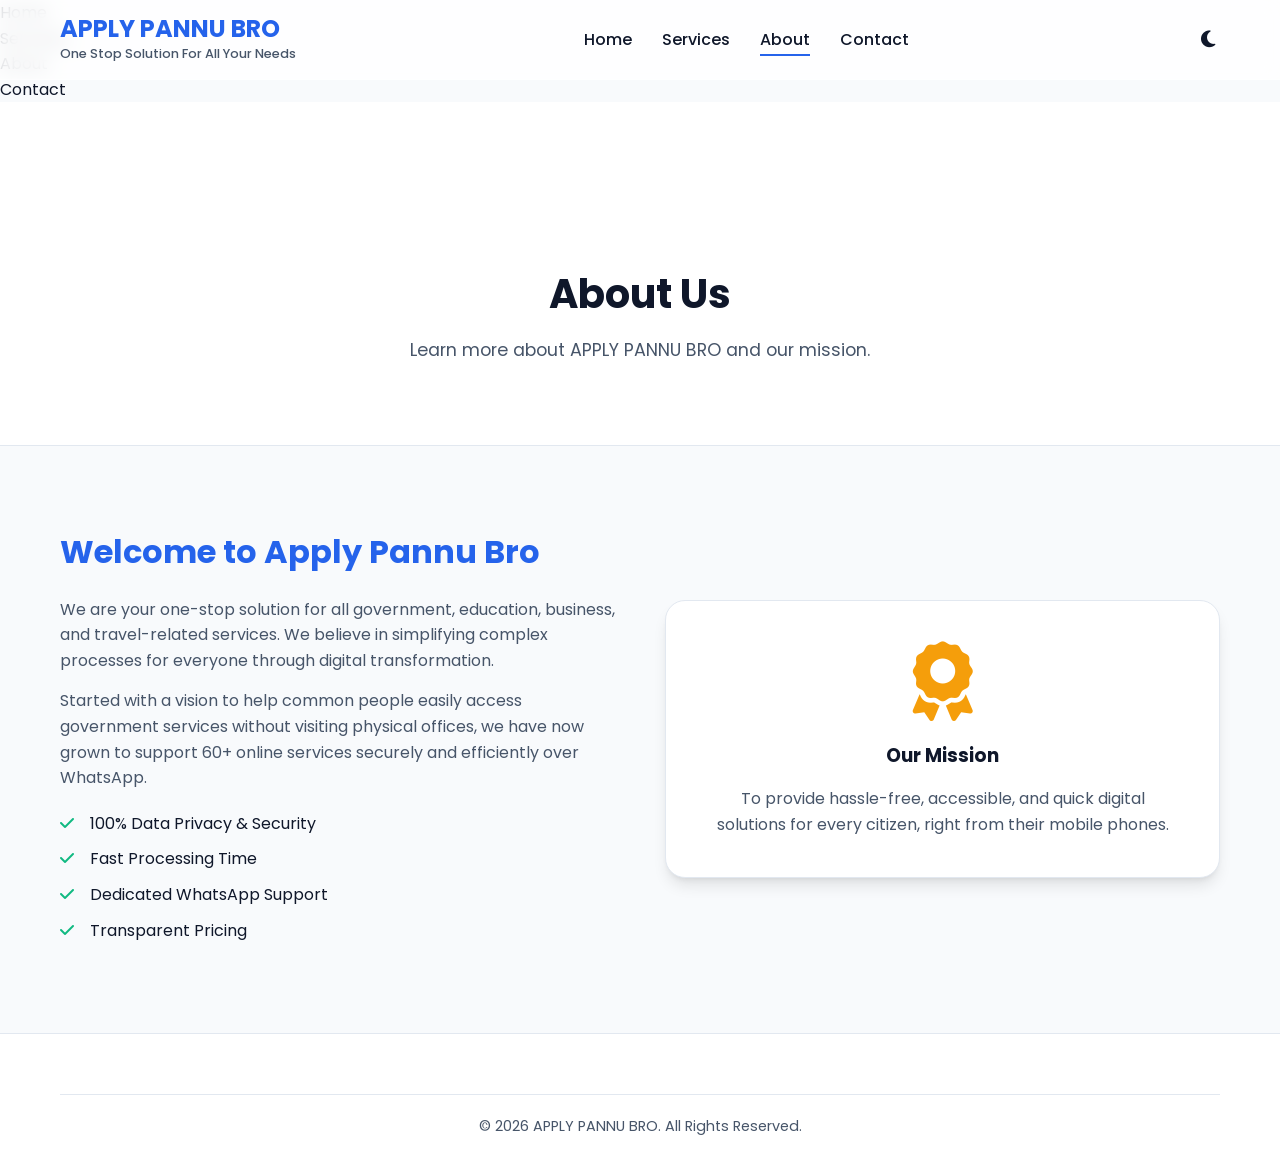
==== apply-pannu-bro/about.html @ 178881f9 "Initial commit: Professional responsive website for Apply Pannu Bro" ====
<!DOCTYPE html>
<html lang="en">
<head>
  <meta charset="UTF-8">
  <meta name="viewport" content="width=device-width, initial-scale=1.0">
  <title>About Us | APPLY PANNU BRO</title>
  
  <link rel="stylesheet" href="https://cdnjs.cloudflare.com/ajax/libs/font-awesome/6.4.0/css/all.min.css">
  <link rel="stylesheet" href="css/style.css">
  <link rel="stylesheet" href="css/responsive.css">
  <link rel="stylesheet" href="css/animation.css">
</head>
<body>

  <header>
    <div class="header-container">
      <a href="index.html" class="logo">
        <h1>APPLY PANNU BRO</h1>
        <span>One Stop Solution For All Your Needs</span>
      </a>
      <nav class="desktop-nav">
        <ul>
          <li><a href="index.html">Home</a></li>
          <li><a href="services.html">Services</a></li>
          <li><a href="about.html" class="active">About</a></li>
          <li><a href="contact.html">Contact</a></li>
        </ul>
      </nav>
      <div class="nav-actions">
        <button id="theme-toggle" class="theme-toggle"><i class="fa-solid fa-moon"></i></button>
        <button id="mobile-menu-btn" class="mobile-menu-btn"><i class="fa-solid fa-bars"></i></button>
      </div>
    </div>
  </header>

  <div id="mobile-nav" class="mobile-nav">
    <ul>
      <li><a href="index.html">Home</a></li>
      <li><a href="services.html">Services</a></li>
      <li><a href="about.html">About</a></li>
      <li><a href="contact.html">Contact</a></li>
    </ul>
  </div>

  <div style="padding: 160px 0 80px; text-align: center; background: var(--surface-color); border-bottom: 1px solid var(--border-color);">
    <div class="container fade-in-up">
      <h1 class="section-title">About Us</h1>
      <p class="section-subtitle" style="margin-bottom: 0;">Learn more about APPLY PANNU BRO and our mission.</p>
    </div>
  </div>

  <section class="section-padding">
    <div class="container">
      <div style="display: grid; grid-template-columns: repeat(auto-fit, minmax(300px, 1fr)); gap: 50px; align-items: center;">
        <div class="fade-in-up delay-100">
          <h2 style="font-size: 2rem; margin-bottom: 20px; color: var(--primary-color);">Welcome to Apply Pannu Bro</h2>
          <p style="margin-bottom: 15px; color: var(--text-secondary);">We are your one-stop solution for all government, education, business, and travel-related services. We believe in simplifying complex processes for everyone through digital transformation.</p>
          <p style="margin-bottom: 20px; color: var(--text-secondary);">Started with a vision to help common people easily access government services without visiting physical offices, we have now grown to support 60+ online services securely and efficiently over WhatsApp.</p>
          <ul class="req-list">
            <li>100% Data Privacy & Security</li>
            <li>Fast Processing Time</li>
            <li>Dedicated WhatsApp Support</li>
            <li>Transparent Pricing</li>
          </ul>
        </div>
        <div class="fade-in-up delay-200" style="background: var(--surface-color); padding: 40px; border-radius: 20px; box-shadow: var(--shadow-lg); text-align: center; border: 1px solid var(--border-color);">
          <i class="fa-solid fa-award" style="font-size: 5rem; color: var(--accent-color); margin-bottom: 20px;"></i>
          <h3>Our Mission</h3>
          <p style="color: var(--text-secondary); margin-top: 15px;">To provide hassle-free, accessible, and quick digital solutions for every citizen, right from their mobile phones.</p>
        </div>
      </div>
    </div>
  </section>

  <footer>
    <div class="container">
      <div class="copyright">
        <p>&copy; <span id="current-year"></span> APPLY PANNU BRO. All Rights Reserved.</p>
      </div>
    </div>
  </footer>

  <script src="js/main.js"></script>
</body>
</html>
---- apply-pannu-bro/css/style.css ----
@import url('https://fonts.googleapis.com/css2?family=Poppins:wght@300;400;500;600;700&display=swap');

:root {
  /* Light Theme Variables */
  --bg-color: #f8fafc;
  --surface-color: #ffffff;
  --text-primary: #0f172a;
  --text-secondary: #475569;
  --primary-color: #2563eb;
  --primary-hover: #1d4ed8;
  --secondary-color: #10b981;
  --accent-color: #f59e0b;
  --border-color: #e2e8f0;
  --shadow-sm: 0 1px 2px 0 rgb(0 0 0 / 0.05);
  --shadow-md: 0 4px 6px -1px rgb(0 0 0 / 0.1), 0 2px 4px -2px rgb(0 0 0 / 0.1);
  --shadow-lg: 0 10px 15px -3px rgb(0 0 0 / 0.1), 0 4px 6px -4px rgb(0 0 0 / 0.1);
  --glass-bg: rgba(255, 255, 255, 0.8);
  --glass-border: rgba(255, 255, 255, 0.3);
}

[data-theme="dark"] {
  /* Dark Theme Variables */
  --bg-color: #0f172a;
  --surface-color: #1e293b;
  --text-primary: #f8fafc;
  --text-secondary: #94a3b8;
  --primary-color: #3b82f6;
  --primary-hover: #60a5fa;
  --secondary-color: #10b981;
  --accent-color: #fbbf24;
  --border-color: #334155;
  --shadow-sm: 0 1px 2px 0 rgb(0 0 0 / 0.5);
  --shadow-md: 0 4px 6px -1px rgb(0 0 0 / 0.3), 0 2px 4px -2px rgb(0 0 0 / 0.3);
  --shadow-lg: 0 10px 15px -3px rgb(0 0 0 / 0.4), 0 4px 6px -4px rgb(0 0 0 / 0.4);
  --glass-bg: rgba(30, 41, 59, 0.8);
  --glass-border: rgba(255, 255, 255, 0.1);
}

* {
  margin: 0;
  padding: 0;
  box-sizing: border-box;
  font-family: 'Poppins', sans-serif;
}

html {
  scroll-behavior: smooth;
}

body {
  background-color: var(--bg-color);
  color: var(--text-primary);
  line-height: 1.6;
  transition: background-color 0.3s ease, color 0.3s ease;
}

a {
  text-decoration: none;
  color: inherit;
}

ul {
  list-style: none;
}

/* Utilities */
.container {
  width: 100%;
  max-width: 1200px;
  margin: 0 auto;
  padding: 0 20px;
}

.section-padding {
  padding: 80px 0;
}

.section-title {
  text-align: center;
  font-size: 2.5rem;
  font-weight: 700;
  margin-bottom: 10px;
  color: var(--text-primary);
}

.section-subtitle {
  text-align: center;
  font-size: 1.1rem;
  color: var(--text-secondary);
  margin-bottom: 50px;
}

/* Buttons */
.btn {
  display: inline-flex;
  align-items: center;
  justify-content: center;
  padding: 12px 28px;
  border-radius: 50px;
  font-weight: 600;
  cursor: pointer;
  transition: all 0.3s ease;
  border: none;
  gap: 8px;
}

.btn-primary {
  background-color: var(--primary-color);
  color: #fff;
  box-shadow: 0 4px 15px rgba(37, 99, 235, 0.3);
}

.btn-primary:hover {
  background-color: var(--primary-hover);
  transform: translateY(-2px);
  box-shadow: 0 6px 20px rgba(37, 99, 235, 0.4);
}

.btn-secondary {
  background-color: var(--secondary-color);
  color: #fff;
  box-shadow: 0 4px 15px rgba(16, 185, 129, 0.3);
}

.btn-secondary:hover {
  background-color: #059669;
  transform: translateY(-2px);
}

.btn-outline {
  background-color: transparent;
  border: 2px solid var(--primary-color);
  color: var(--primary-color);
}

.btn-outline:hover {
  background-color: var(--primary-color);
  color: #fff;
}

/* Header */
header {
  position: fixed;
  top: 0;
  left: 0;
  width: 100%;
  z-index: 1000;
  transition: all 0.3s ease;
  background: var(--glass-bg);
  backdrop-filter: blur(10px);
  border-bottom: 1px solid var(--glass-border);
}

.header-container {
  display: flex;
  justify-content: space-between;
  align-items: center;
  padding: 15px 20px;
  max-width: 1200px;
  margin: 0 auto;
}

.logo {
  display: flex;
  flex-direction: column;
}

.logo h1 {
  font-size: 1.5rem;
  font-weight: 700;
  color: var(--primary-color);
  line-height: 1.2;
}

.logo span {
  font-size: 0.8rem;
  color: var(--text-secondary);
  font-weight: 500;
}

nav ul {
  display: flex;
  gap: 30px;
}

nav ul li a {
  font-weight: 500;
  position: relative;
  transition: color 0.3s ease;
}

nav ul li a::after {
  content: '';
  position: absolute;
  bottom: -5px;
  left: 0;
  width: 0;
  height: 2px;
  background-color: var(--primary-color);
  transition: width 0.3s ease;
}

nav ul li a:hover::after,
nav ul li a.active::after {
  width: 100%;
}

.nav-actions {
  display: flex;
  align-items: center;
  gap: 15px;
}

.theme-toggle {
  background: none;
  border: none;
  color: var(--text-primary);
  font-size: 1.2rem;
  cursor: pointer;
  padding: 5px;
  border-radius: 50%;
  transition: background 0.3s;
}

.theme-toggle:hover {
  background: var(--surface-color);
}

.mobile-menu-btn {
  display: none;
  background: none;
  border: none;
  color: var(--text-primary);
  font-size: 1.5rem;
  cursor: pointer;
}

/* Hero Section */
.hero {
  padding: 160px 0 100px;
  text-align: center;
  background: radial-gradient(circle at 50% -20%, var(--primary-hover) 0%, transparent 40%),
              radial-gradient(circle at -20% 50%, rgba(16, 185, 129, 0.15) 0%, transparent 40%);
}

.hero h1 {
  font-size: 3.5rem;
  font-weight: 800;
  line-height: 1.2;
  margin-bottom: 20px;
  background: linear-gradient(135deg, var(--primary-color), var(--accent-color));
  -webkit-background-clip: text;
  -webkit-text-fill-color: transparent;
}

.hero p {
  font-size: 1.2rem;
  color: var(--text-secondary);
  max-width: 600px;
  margin: 0 auto 40px;
}

.hero-btns {
  display: flex;
  gap: 15px;
  justify-content: center;
}

/* Why Choose Us Cards */
.features-grid {
  display: grid;
  grid-template-columns: repeat(auto-fit, minmax(250px, 1fr));
  gap: 30px;
  margin-top: -50px;
  position: relative;
  z-index: 10;
}

.feature-card {
  background: var(--surface-color);
  padding: 30px;
  border-radius: 20px;
  box-shadow: var(--shadow-md);
  text-align: center;
  border: 1px solid var(--border-color);
  transition: transform 0.3s ease, box-shadow 0.3s ease;
}

.feature-card:hover {
  transform: translateY(-10px);
  box-shadow: var(--shadow-lg);
}

.feature-icon {
  width: 60px;
  height: 60px;
  background: rgba(37, 99, 235, 0.1);
  color: var(--primary-color);
  border-radius: 50%;
  display: flex;
  align-items: center;
  justify-content: center;
  font-size: 1.8rem;
  margin: 0 auto 20px;
}

.feature-card h3 {
  font-size: 1.2rem;
  margin-bottom: 10px;
}

/* Search and Filters */
.search-filter-section {
  padding: 60px 0 20px;
}

.search-bar {
  max-width: 600px;
  margin: 0 auto 30px;
  position: relative;
}

.search-bar input {
  width: 100%;
  padding: 15px 25px 15px 50px;
  border-radius: 50px;
  border: 2px solid var(--border-color);
  background: var(--surface-color);
  color: var(--text-primary);
  font-size: 1rem;
  outline: none;
  transition: border-color 0.3s;
}

.search-bar input:focus {
  border-color: var(--primary-color);
}

.search-bar i {
  position: absolute;
  left: 20px;
  top: 50%;
  transform: translateY(-50%);
  color: var(--text-secondary);
  font-size: 1.2rem;
}

.search-suggestions {
  position: absolute;
  top: 100%;
  left: 0;
  width: 100%;
  background: var(--surface-color);
  border-radius: 15px;
  box-shadow: var(--shadow-lg);
  border: 1px solid var(--border-color);
  margin-top: 10px;
  z-index: 100;
  display: none;
  max-height: 300px;
  overflow-y: auto;
}

.category-filters {
  display: flex;
  flex-wrap: wrap;
  justify-content: center;
  gap: 10px;
  margin-bottom: 40px;
}

.filter-btn {
  padding: 8px 20px;
  border-radius: 50px;
  border: 1px solid var(--border-color);
  background: var(--surface-color);
  color: var(--text-secondary);
  cursor: pointer;
  font-weight: 500;
  transition: all 0.3s;
}

.filter-btn:hover, .filter-btn.active {
  background: var(--primary-color);
  color: #fff;
  border-color: var(--primary-color);
}

/* Services Grid */
.services-grid {
  display: grid;
  grid-template-columns: repeat(auto-fill, minmax(280px, 1fr));
  gap: 30px;
}

.service-card {
  background: var(--surface-color);
  border-radius: 20px;
  padding: 25px;
  box-shadow: var(--shadow-sm);
  border: 1px solid var(--border-color);
  transition: all 0.3s;
  display: flex;
  flex-direction: column;
}

.service-card:hover {
  transform: translateY(-5px);
  box-shadow: var(--shadow-md);
  border-color: var(--primary-color);
}

.service-icon {
  font-size: 2.5rem;
  color: var(--primary-color);
  margin-bottom: 15px;
}

.service-title {
  font-size: 1.2rem;
  font-weight: 600;
  margin-bottom: 5px;
}

.service-desc-ta {
  font-size: 0.9rem;
  color: var(--text-secondary);
  margin-bottom: 15px;
  flex-grow: 1;
}

.service-btn {
  width: 100%;
  padding: 10px;
  border-radius: 10px;
  background: rgba(37, 99, 235, 0.1);
  color: var(--primary-color);
  border: none;
  font-weight: 600;
  cursor: pointer;
  transition: all 0.3s;
  text-align: center;
}

.service-card:hover .service-btn {
  background: var(--primary-color);
  color: #fff;
}

/* Statistics */
.stats {
  background: var(--surface-color);
  border-top: 1px solid var(--border-color);
  border-bottom: 1px solid var(--border-color);
}

.stats-grid {
  display: grid;
  grid-template-columns: repeat(4, 1fr);
  gap: 30px;
  text-align: center;
}

.stat-item h3 {
  font-size: 2.5rem;
  color: var(--primary-color);
  font-weight: 700;
  margin-bottom: 5px;
}

.stat-item p {
  color: var(--text-secondary);
  font-weight: 500;
}

/* FAQ */
.faq-list {
  max-width: 800px;
  margin: 0 auto;
}

.faq-item {
  background: var(--surface-color);
  border: 1px solid var(--border-color);
  border-radius: 10px;
  margin-bottom: 15px;
  overflow: hidden;
}

.faq-question {
  padding: 20px;
  display: flex;
  justify-content: space-between;
  align-items: center;
  cursor: pointer;
  font-weight: 600;
}

.faq-answer {
  padding: 0 20px;
  max-height: 0;
  overflow: hidden;
  transition: max-height 0.3s ease, padding 0.3s ease;
  color: var(--text-secondary);
}

.faq-item.active .faq-answer {
  padding: 0 20px 20px;
  max-height: 200px;
}

.faq-item.active .faq-question i {
  transform: rotate(180deg);
}

/* Footer */
footer {
  background: var(--surface-color);
  border-top: 1px solid var(--border-color);
  padding: 60px 0 20px;
}

.footer-grid {
  display: grid;
  grid-template-columns: repeat(auto-fit, minmax(200px, 1fr));
  gap: 40px;
  margin-bottom: 40px;
}

.footer-col h4 {
  font-size: 1.2rem;
  margin-bottom: 20px;
  color: var(--text-primary);
}

.footer-col ul li {
  margin-bottom: 10px;
}

.footer-col ul li a {
  color: var(--text-secondary);
  transition: color 0.3s;
}

.footer-col ul li a:hover {
  color: var(--primary-color);
}

.social-links {
  display: flex;
  gap: 15px;
  margin-top: 20px;
}

.social-links a {
  width: 40px;
  height: 40px;
  border-radius: 50%;
  background: rgba(37, 99, 235, 0.1);
  color: var(--primary-color);
  display: flex;
  align-items: center;
  justify-content: center;
  transition: all 0.3s;
}

.social-links a:hover {
  background: var(--primary-color);
  color: #fff;
  transform: translateY(-3px);
}

.copyright {
  text-align: center;
  padding-top: 20px;
  border-top: 1px solid var(--border-color);
  color: var(--text-secondary);
  font-size: 0.9rem;
}

/* Floating Buttons */
.floating-btns {
  position: fixed;
  bottom: 30px;
  right: 30px;
  display: flex;
  flex-direction: column;
  gap: 15px;
  z-index: 1000;
}

.float-btn {
  width: 60px;
  height: 60px;
  border-radius: 50%;
  display: flex;
  align-items: center;
  justify-content: center;
  font-size: 1.8rem;
  color: #fff;
  box-shadow: var(--shadow-lg);
  cursor: pointer;
  transition: transform 0.3s;
  text-decoration: none;
}

.float-btn:hover {
  transform: scale(1.1);
}

.whatsapp-btn {
  background-color: #25D366;
}

.call-btn {
  background-color: var(--primary-color);
}

.scroll-top-btn {
  background-color: var(--surface-color);
  color: var(--text-primary);
  width: 50px;
  height: 50px;
  font-size: 1.2rem;
  border: 1px solid var(--border-color);
  opacity: 0;
  visibility: hidden;
  transition: all 0.3s;
}

.scroll-top-btn.show {
  opacity: 1;
  visibility: visible;
}

/* Service Details Page */
.details-hero {
  padding: 140px 0 60px;
  background: var(--surface-color);
  border-bottom: 1px solid var(--border-color);
}

.details-content {
  display: grid;
  grid-template-columns: 2fr 1fr;
  gap: 40px;
  margin-top: 40px;
}

.details-main section {
  background: var(--surface-color);
  padding: 30px;
  border-radius: 20px;
  box-shadow: var(--shadow-sm);
  border: 1px solid var(--border-color);
  margin-bottom: 30px;
}

.details-main h2 {
  font-size: 1.5rem;
  margin-bottom: 20px;
  padding-bottom: 10px;
  border-bottom: 1px solid var(--border-color);
}

.details-sidebar {
  position: sticky;
  top: 100px;
}

.sidebar-card {
  background: var(--surface-color);
  padding: 30px;
  border-radius: 20px;
  box-shadow: var(--shadow-md);
  border: 1px solid var(--border-color);
  text-align: center;
}

.req-list li {
  position: relative;
  padding-left: 30px;
  margin-bottom: 10px;
}

.req-list li::before {
  content: '\f00c';
  font-family: 'Font Awesome 6 Free';
  font-weight: 900;
  position: absolute;
  left: 0;
  color: var(--secondary-color);
}

/* Review Slider */
.reviews-section {
  background: var(--surface-color);
}

.reviews-container {
  overflow: hidden;
  position: relative;
  padding: 20px 0;
}

.reviews-track {
  display: flex;
  gap: 30px;
  transition: transform 0.5s ease;
}

.review-card {
  min-width: 350px;
  background: var(--bg-color);
  padding: 30px;
  border-radius: 20px;
  border: 1px solid var(--border-color);
}

.review-stars {
  color: #fbbf24;
  margin-bottom: 15px;
}
---- apply-pannu-bro/css/responsive.css ----
/* Tablet Styles */
@media (max-width: 992px) {
  .hero h1 {
    font-size: 2.8rem;
  }
  
  .details-content {
    grid-template-columns: 1fr;
  }
  
  .details-sidebar {
    position: static;
  }
}

/* Mobile Styles */
@media (max-width: 768px) {
  .header-container {
    padding: 15px 20px;
  }
  
  .desktop-nav {
    display: none;
  }
  
  .mobile-menu-btn {
    display: block;
  }
  
  .mobile-nav {
    position: fixed;
    top: 70px;
    left: -100%;
    width: 100%;
    height: calc(100vh - 70px);
    background: var(--surface-color);
    flex-direction: column;
    padding: 30px 20px;
    transition: left 0.3s ease;
    border-top: 1px solid var(--border-color);
  }
  
  .mobile-nav.active {
    left: 0;
  }
  
  .mobile-nav ul {
    flex-direction: column;
    gap: 20px;
    align-items: center;
  }
  
  .hero {
    padding: 120px 0 80px;
  }
  
  .hero h1 {
    font-size: 2.2rem;
  }
  
  .features-grid {
    grid-template-columns: 1fr;
    margin-top: 0;
  }
  
  .stats-grid {
    grid-template-columns: repeat(2, 1fr);
    gap: 20px;
  }
  
  .footer-grid {
    grid-template-columns: 1fr;
    text-align: center;
  }
  
  .social-links {
    justify-content: center;
  }
  
  .floating-btns {
    bottom: 20px;
    right: 20px;
  }
  
  .float-btn {
    width: 50px;
    height: 50px;
    font-size: 1.5rem;
  }
  
  .category-filters {
    flex-wrap: nowrap;
    overflow-x: auto;
    justify-content: flex-start;
    padding-bottom: 10px;
  }
  
  .filter-btn {
    white-space: nowrap;
  }
  
  .review-card {
    min-width: 280px;
  }
}

/* Small Mobile */
@media (max-width: 480px) {
  .hero-btns {
    flex-direction: column;
  }
  
  .stats-grid {
    grid-template-columns: 1fr;
  }
  
  .search-bar input {
    font-size: 0.9rem;
    padding: 12px 20px 12px 45px;
  }
}
---- apply-pannu-bro/css/animation.css ----
/* Pulse animation for WhatsApp button */
@keyframes pulse {
  0% {
    box-shadow: 0 0 0 0 rgba(37, 211, 102, 0.7);
  }
  70% {
    box-shadow: 0 0 0 15px rgba(37, 211, 102, 0);
  }
  100% {
    box-shadow: 0 0 0 0 rgba(37, 211, 102, 0);
  }
}

.whatsapp-btn {
  animation: pulse 2s infinite;
}

/* Fade in up animation for scroll reveals */
@keyframes fadeInUp {
  from {
    opacity: 0;
    transform: translateY(30px);
  }
  to {
    opacity: 1;
    transform: translateY(0);
  }
}

.fade-in-up {
  opacity: 0;
  animation: fadeInUp 0.8s ease forwards;
}

/* Delay classes for staggered animations */
.delay-100 { animation-delay: 0.1s; }
.delay-200 { animation-delay: 0.2s; }
.delay-300 { animation-delay: 0.3s; }
.delay-400 { animation-delay: 0.4s; }

/* Loading Spinner */
.loader-container {
  position: fixed;
  top: 0;
  left: 0;
  width: 100%;
  height: 100%;
  background: var(--bg-color);
  display: flex;
  justify-content: center;
  align-items: center;
  z-index: 9999;
  transition: opacity 0.5s ease, visibility 0.5s ease;
}

.loader-container.hidden {
  opacity: 0;
  visibility: hidden;
}

.loader {
  width: 50px;
  height: 50px;
  border: 5px solid var(--border-color);
  border-top-color: var(--primary-color);
  border-radius: 50%;
  animation: spin 1s linear infinite;
}

@keyframes spin {
  to {
    transform: rotate(360deg);
  }
}
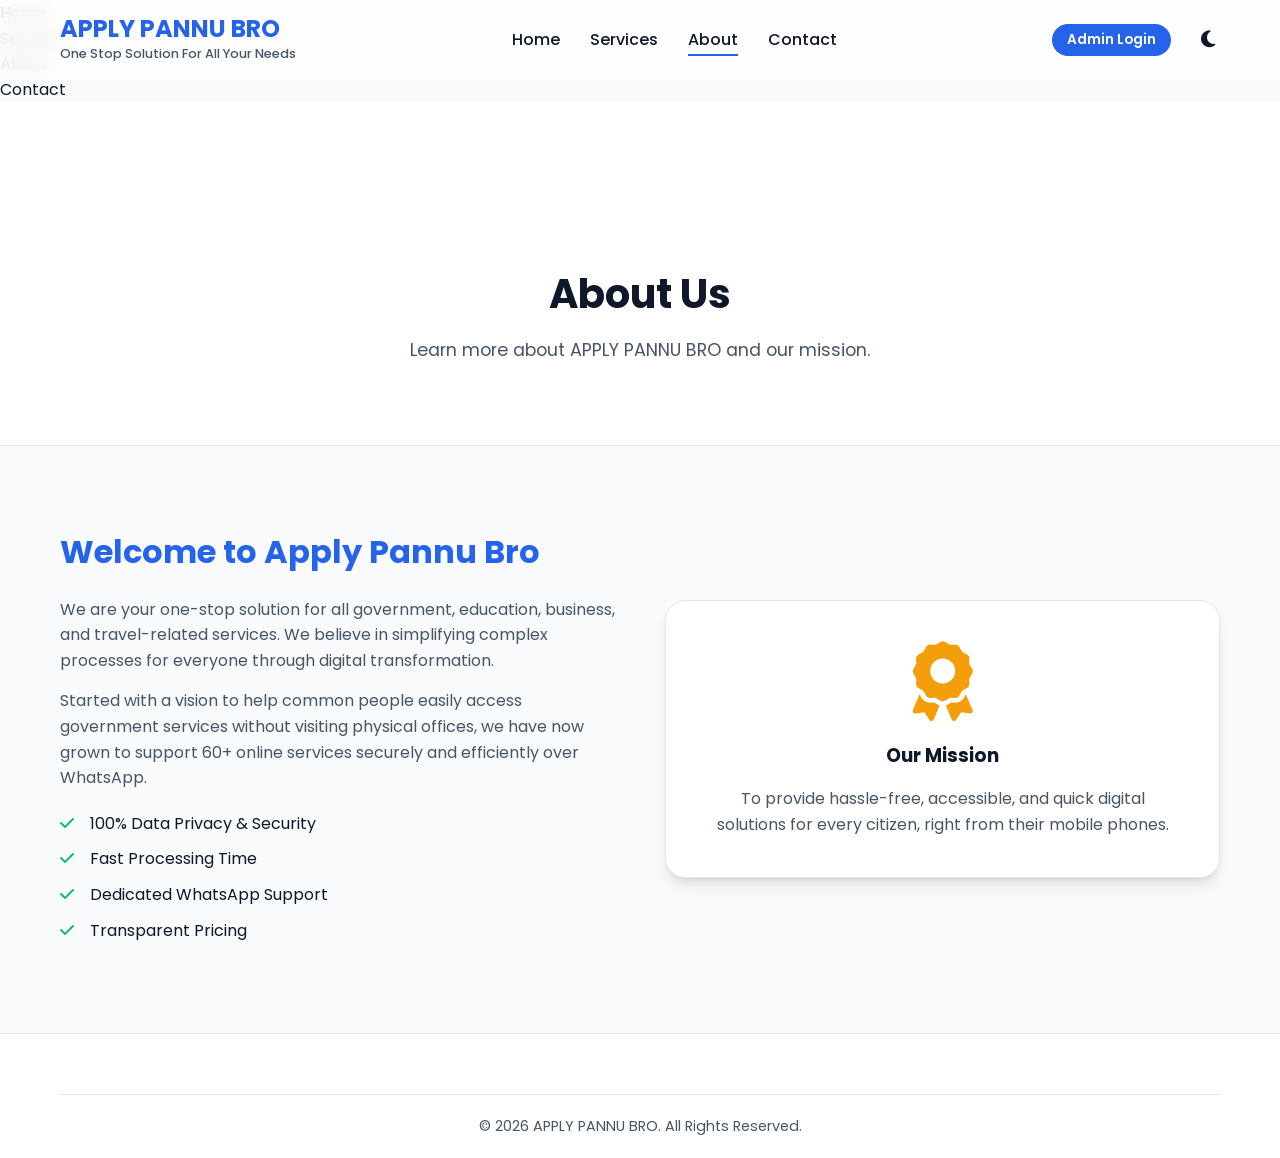
==== commit 37ad1b06: "Add Admin Panel and LocalStorage service sync" ====
--- a/apply-pannu-bro/about.html
+++ b/apply-pannu-bro/about.html
@@ -26,7 +26,7 @@
           <li><a href="contact.html">Contact</a></li>
         </ul>
       </nav>
-      <div class="nav-actions">
+      <div class="nav-actions"><a href="admin.html" class="btn btn-primary" style="padding: 5px 15px; font-size: 0.85rem; margin-right: 10px; box-shadow: none;">Admin Login</a>
         <button id="theme-toggle" class="theme-toggle"><i class="fa-solid fa-moon"></i></button>
         <button id="mobile-menu-btn" class="mobile-menu-btn"><i class="fa-solid fa-bars"></i></button>
       </div>
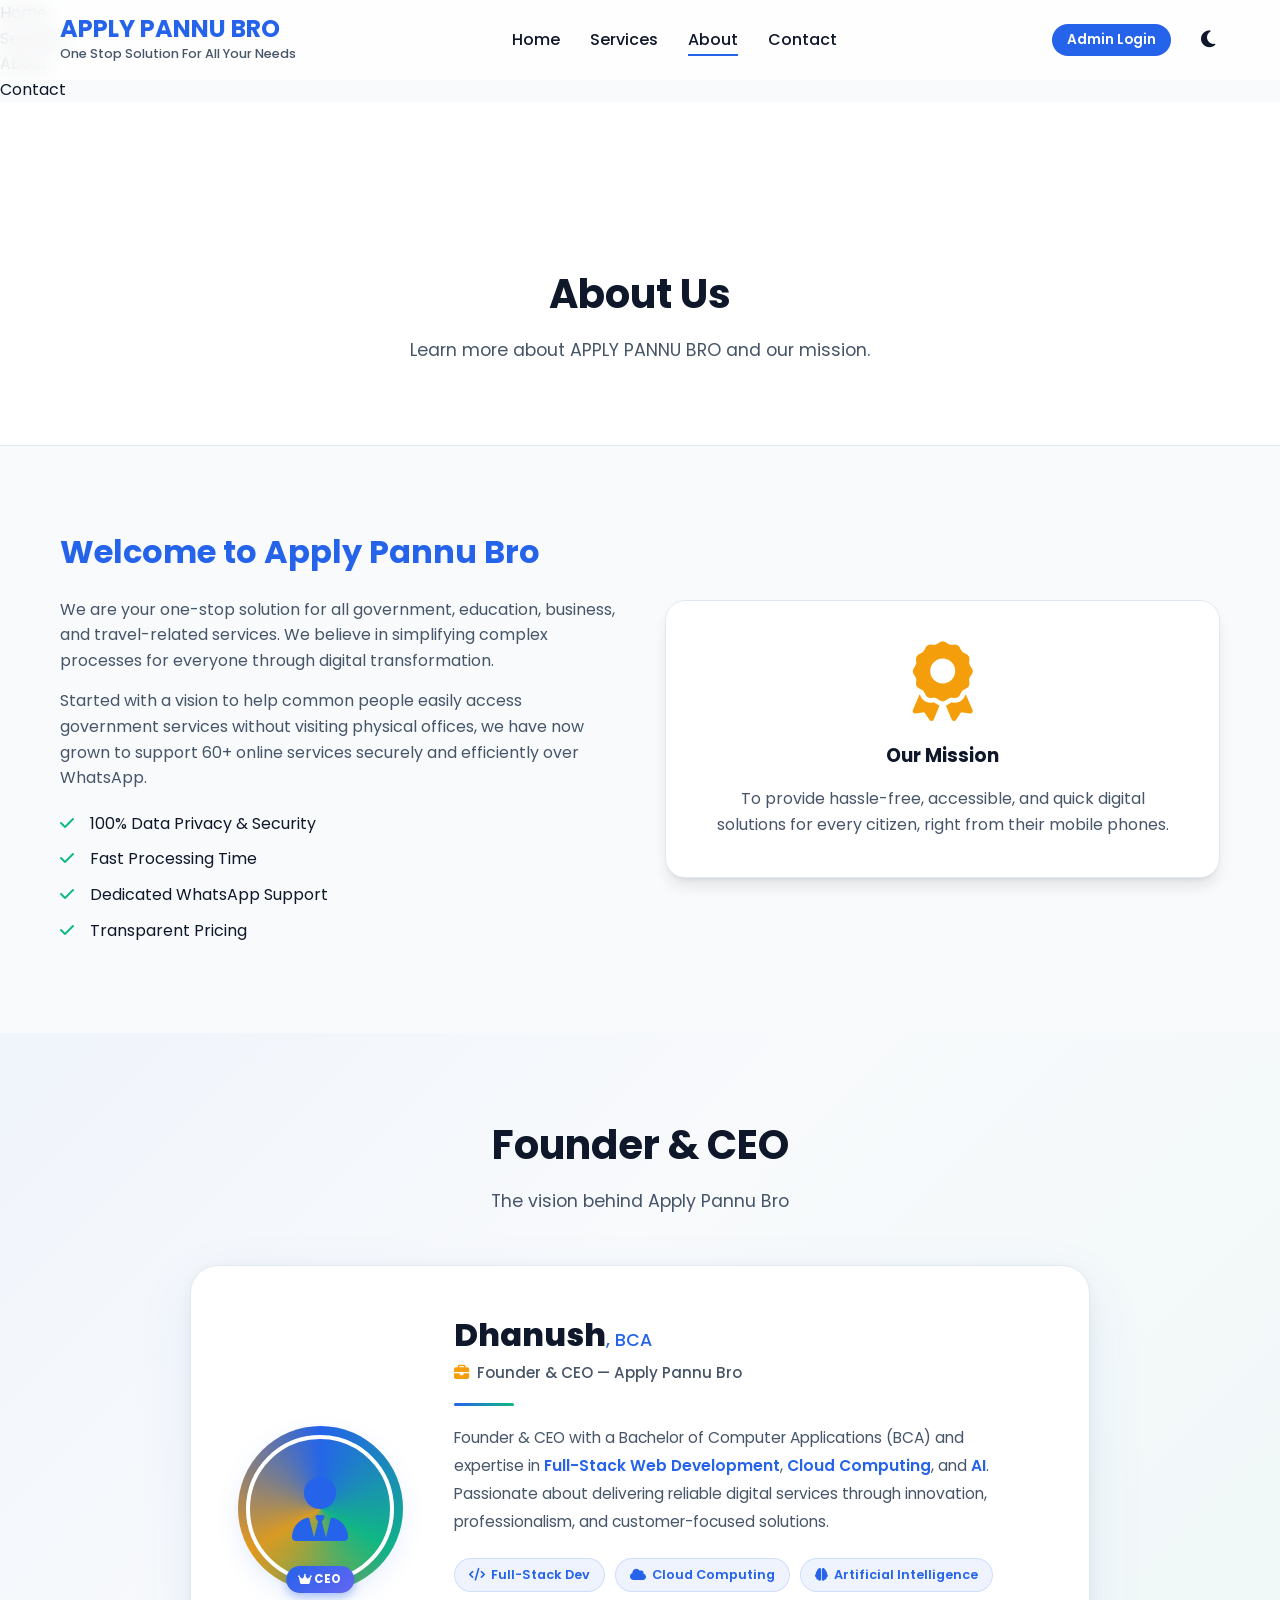
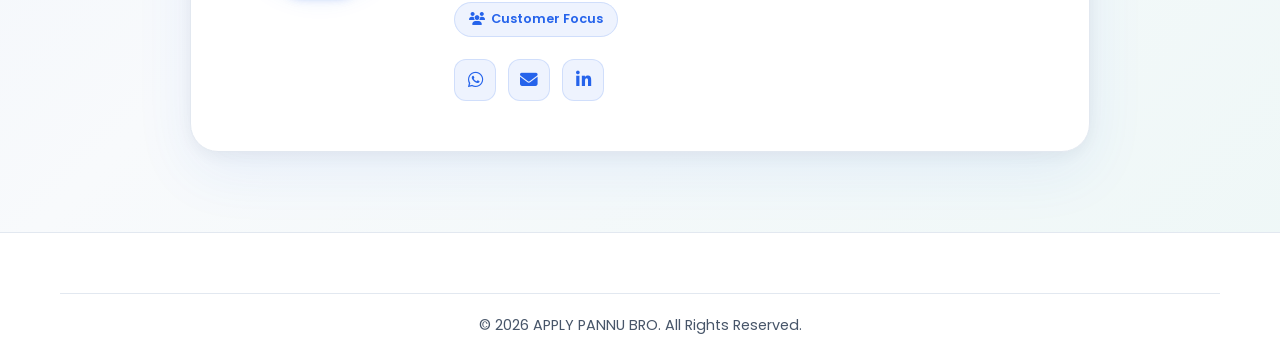
==== commit edfb4586: "feat: Add Founder & CEO section to About page with animation and skill tags" ====
--- a/apply-pannu-bro/about.html
+++ b/apply-pannu-bro/about.html
@@ -72,6 +72,315 @@
     </div>
   </section>
 
+  <!-- ============================================================
+       FOUNDER & CEO SECTION
+  ============================================================ -->
+  <section id="founder-section" class="section-padding founder-section">
+    <div class="container">
+      <h2 class="section-title">Founder &amp; CEO</h2>
+      <p class="section-subtitle">The vision behind Apply Pannu Bro</p>
+
+      <div class="founder-card reveal-founder">
+        <!-- Glow Ring + Avatar -->
+        <div class="founder-avatar-wrap">
+          <div class="founder-avatar-ring"></div>
+          <div class="founder-avatar">
+            <i class="fa-solid fa-user-tie"></i>
+          </div>
+          <!-- Decorative badge -->
+          <span class="founder-badge"><i class="fa-solid fa-crown"></i> CEO</span>
+        </div>
+
+        <!-- Info -->
+        <div class="founder-info">
+          <h3 class="founder-name">Dhanush<span class="founder-degree">, BCA</span></h3>
+          <p class="founder-designation">
+            <i class="fa-solid fa-briefcase"></i> Founder &amp; CEO — Apply Pannu Bro
+          </p>
+
+          <div class="founder-divider"></div>
+
+          <p class="founder-bio">
+            Founder &amp; CEO with a Bachelor of Computer Applications (BCA) and expertise in
+            <strong>Full-Stack Web Development</strong>, <strong>Cloud Computing</strong>, and
+            <strong>AI</strong>. Passionate about delivering reliable digital services through
+            innovation, professionalism, and customer-focused solutions.
+          </p>
+
+          <!-- Skills Tags -->
+          <div class="founder-tags">
+            <span><i class="fa-solid fa-code"></i> Full-Stack Dev</span>
+            <span><i class="fa-solid fa-cloud"></i> Cloud Computing</span>
+            <span><i class="fa-solid fa-brain"></i> Artificial Intelligence</span>
+            <span><i class="fa-solid fa-users"></i> Customer Focus</span>
+          </div>
+
+          <!-- Social Row -->
+          <div class="founder-social">
+            <a href="https://wa.me/918525041700" target="_blank" title="WhatsApp">
+              <i class="fa-brands fa-whatsapp"></i>
+            </a>
+            <a href="mailto:applypannubro@gmail.com" title="Email">
+              <i class="fa-solid fa-envelope"></i>
+            </a>
+            <a href="#" title="LinkedIn">
+              <i class="fa-brands fa-linkedin-in"></i>
+            </a>
+          </div>
+        </div>
+      </div>
+    </div>
+  </section>
+
+  <!-- Founder Section Styles (scoped inline for portability) -->
+  <style>
+    /* ---- Section Wrapper ---- */
+    .founder-section {
+      background: linear-gradient(
+        135deg,
+        rgba(37, 99, 235, 0.04) 0%,
+        var(--bg-color) 40%,
+        rgba(16, 185, 129, 0.04) 100%
+      );
+    }
+
+    /* ---- Card ---- */
+    .founder-card {
+      display: flex;
+      align-items: center;
+      gap: 60px;
+      max-width: 900px;
+      margin: 0 auto;
+      background: var(--surface-color);
+      border: 1px solid var(--border-color);
+      border-radius: 28px;
+      padding: 50px 55px;
+      box-shadow: 0 20px 60px rgba(37, 99, 235, 0.08), 0 4px 20px rgba(0,0,0,0.06);
+      transition: transform 0.4s ease, box-shadow 0.4s ease;
+
+      /* Scroll-reveal initial state */
+      opacity: 0;
+      transform: translateY(50px);
+    }
+
+    .founder-card.is-visible {
+      opacity: 1;
+      transform: translateY(0);
+      transition: opacity 0.8s ease, transform 0.8s ease, box-shadow 0.4s ease;
+    }
+
+    .founder-card:hover {
+      transform: translateY(-6px);
+      box-shadow: 0 30px 80px rgba(37, 99, 235, 0.12), 0 8px 30px rgba(0,0,0,0.08);
+    }
+
+    /* ---- Avatar ---- */
+    .founder-avatar-wrap {
+      position: relative;
+      flex-shrink: 0;
+      display: flex;
+      align-items: center;
+      justify-content: center;
+    }
+
+    .founder-avatar-ring {
+      position: absolute;
+      width: 165px;
+      height: 165px;
+      border-radius: 50%;
+      background: conic-gradient(
+        var(--primary-color) 0deg,
+        var(--secondary-color) 120deg,
+        var(--accent-color) 240deg,
+        var(--primary-color) 360deg
+      );
+      animation: ring-spin 8s linear infinite;
+      z-index: 0;
+    }
+
+    @keyframes ring-spin {
+      to { transform: rotate(360deg); }
+    }
+
+    .founder-avatar {
+      position: relative;
+      z-index: 1;
+      width: 148px;
+      height: 148px;
+      border-radius: 50%;
+      background: linear-gradient(135deg, rgba(37,99,235,0.15), rgba(16,185,129,0.1));
+      border: 4px solid var(--surface-color);
+      display: flex;
+      align-items: center;
+      justify-content: center;
+      font-size: 4rem;
+      color: var(--primary-color);
+      box-shadow: 0 8px 30px rgba(37,99,235,0.2);
+    }
+
+    .founder-badge {
+      position: absolute;
+      bottom: -10px;
+      left: 50%;
+      transform: translateX(-50%);
+      background: linear-gradient(135deg, var(--primary-color), #6366f1);
+      color: #fff;
+      font-size: 0.72rem;
+      font-weight: 700;
+      padding: 4px 12px;
+      border-radius: 50px;
+      white-space: nowrap;
+      letter-spacing: 0.5px;
+      z-index: 2;
+      box-shadow: 0 4px 10px rgba(37,99,235,0.35);
+    }
+
+    /* ---- Info ---- */
+    .founder-info {
+      flex: 1;
+    }
+
+    .founder-name {
+      font-size: 2rem;
+      font-weight: 800;
+      color: var(--text-primary);
+      margin-bottom: 6px;
+      line-height: 1.2;
+    }
+
+    .founder-degree {
+      font-size: 1.1rem;
+      font-weight: 500;
+      color: var(--primary-color);
+    }
+
+    .founder-designation {
+      color: var(--text-secondary);
+      font-size: 0.95rem;
+      font-weight: 500;
+      margin-bottom: 18px;
+      display: flex;
+      align-items: center;
+      gap: 8px;
+    }
+
+    .founder-designation i {
+      color: var(--accent-color);
+    }
+
+    .founder-divider {
+      width: 60px;
+      height: 3px;
+      background: linear-gradient(90deg, var(--primary-color), var(--secondary-color));
+      border-radius: 3px;
+      margin-bottom: 18px;
+    }
+
+    .founder-bio {
+      color: var(--text-secondary);
+      line-height: 1.8;
+      font-size: 0.97rem;
+      margin-bottom: 22px;
+    }
+
+    .founder-bio strong {
+      color: var(--primary-color);
+      font-weight: 600;
+    }
+
+    /* ---- Skill Tags ---- */
+    .founder-tags {
+      display: flex;
+      flex-wrap: wrap;
+      gap: 10px;
+      margin-bottom: 22px;
+    }
+
+    .founder-tags span {
+      display: inline-flex;
+      align-items: center;
+      gap: 6px;
+      background: rgba(37, 99, 235, 0.08);
+      color: var(--primary-color);
+      font-size: 0.8rem;
+      font-weight: 600;
+      padding: 6px 14px;
+      border-radius: 50px;
+      border: 1px solid rgba(37, 99, 235, 0.15);
+      transition: all 0.3s;
+    }
+
+    .founder-tags span:hover {
+      background: var(--primary-color);
+      color: #fff;
+      border-color: var(--primary-color);
+      transform: translateY(-2px);
+    }
+
+    /* ---- Social Links ---- */
+    .founder-social {
+      display: flex;
+      gap: 12px;
+    }
+
+    .founder-social a {
+      width: 42px;
+      height: 42px;
+      border-radius: 12px;
+      display: flex;
+      align-items: center;
+      justify-content: center;
+      background: rgba(37, 99, 235, 0.08);
+      color: var(--primary-color);
+      font-size: 1.1rem;
+      border: 1px solid rgba(37, 99, 235, 0.15);
+      transition: all 0.3s;
+    }
+
+    .founder-social a:hover {
+      background: var(--primary-color);
+      color: #fff;
+      transform: translateY(-3px);
+      box-shadow: 0 8px 20px rgba(37, 99, 235, 0.3);
+    }
+
+    /* ---- Responsive ---- */
+    @media (max-width: 768px) {
+      .founder-card {
+        flex-direction: column;
+        text-align: center;
+        padding: 40px 25px;
+        gap: 35px;
+      }
+
+      .founder-designation {
+        justify-content: center;
+      }
+
+      .founder-divider {
+        margin: 0 auto 18px;
+      }
+
+      .founder-tags {
+        justify-content: center;
+      }
+
+      .founder-social {
+        justify-content: center;
+      }
+
+      .founder-name {
+        font-size: 1.6rem;
+      }
+    }
+
+    @media (max-width: 480px) {
+      .founder-avatar-ring { width: 130px; height: 130px; }
+      .founder-avatar      { width: 116px; height: 116px; font-size: 3rem; }
+      .founder-name        { font-size: 1.4rem; }
+    }
+  </style>
+
   <footer>
     <div class="container">
       <div class="copyright">
@@ -81,5 +390,24 @@
   </footer>
 
   <script src="js/main.js"></script>
+  <script>
+    // Intersection Observer — triggers .is-visible when card enters viewport
+    (function () {
+      const card = document.querySelector('.reveal-founder');
+      if (!card) return;
+      const observer = new IntersectionObserver(
+        (entries) => {
+          entries.forEach(entry => {
+            if (entry.isIntersecting) {
+              card.classList.add('is-visible');
+              observer.unobserve(card);
+            }
+          });
+        },
+        { threshold: 0.15 }
+      );
+      observer.observe(card);
+    })();
+  </script>
 </body>
 </html>
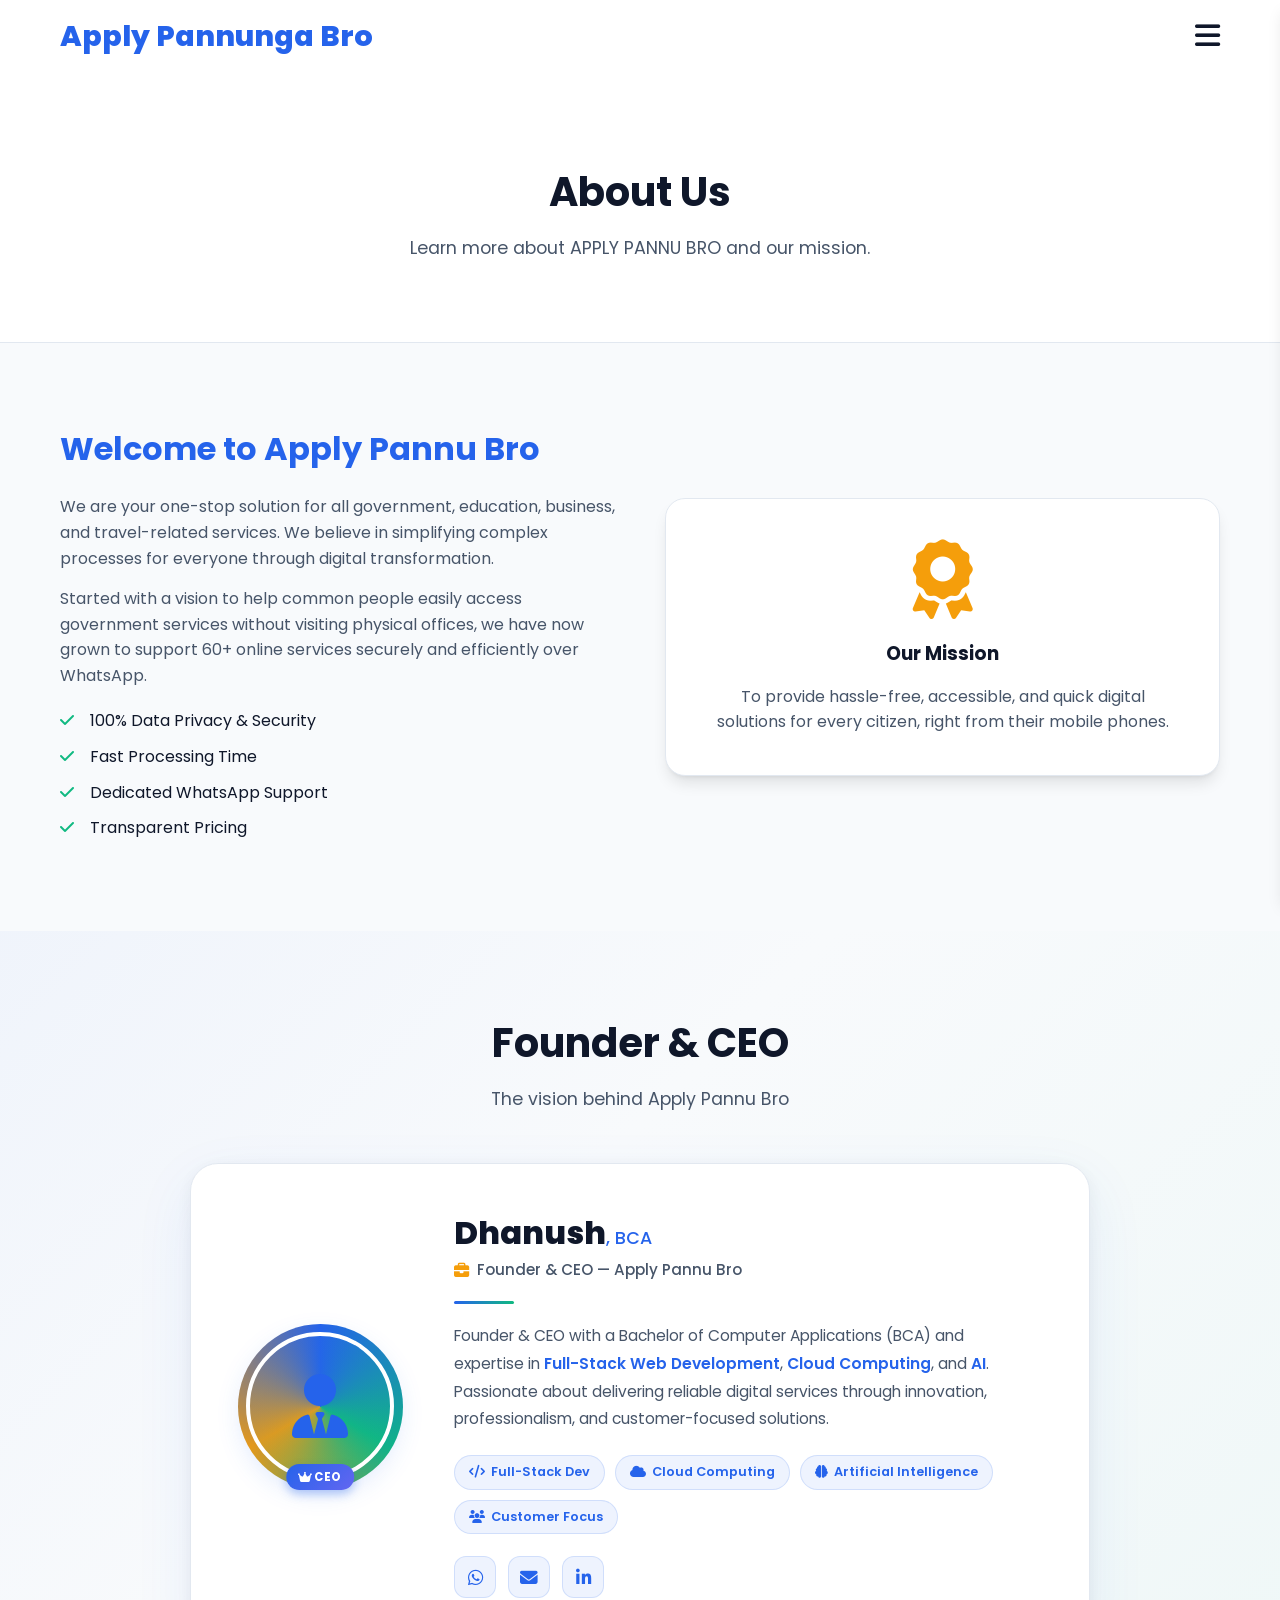
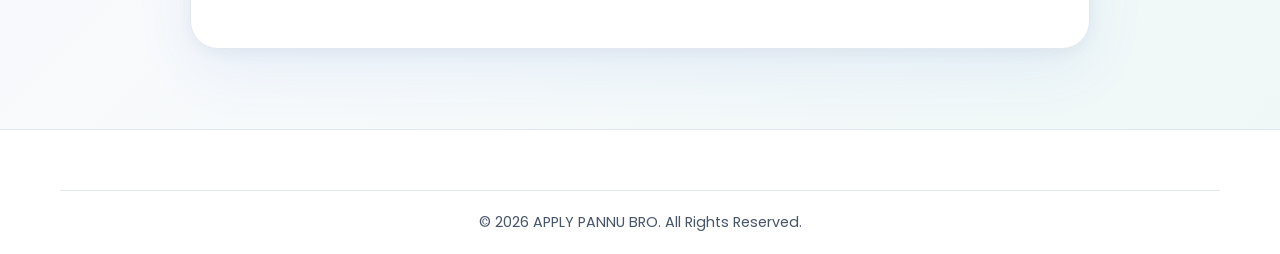
==== commit df371ce6: "feat: initialize website structure with core pages, global styles, and responsive navigation" ====
--- a/apply-pannu-bro/about.html
+++ b/apply-pannu-bro/about.html
@@ -12,34 +12,38 @@
 </head>
 <body>
 
+    <!-- Header -->
   <header>
     <div class="header-container">
       <a href="index.html" class="logo">
-        <h1>APPLY PANNU BRO</h1>
-        <span>One Stop Solution For All Your Needs</span>
+        <h1>Apply Pannunga Bro</h1>
       </a>
-      <nav class="desktop-nav">
-        <ul>
-          <li><a href="index.html">Home</a></li>
-          <li><a href="services.html">Services</a></li>
-          <li><a href="about.html" class="active">About</a></li>
-          <li><a href="contact.html">Contact</a></li>
-        </ul>
-      </nav>
-      <div class="nav-actions"><a href="admin.html" class="btn btn-primary" style="padding: 5px 15px; font-size: 0.85rem; margin-right: 10px; box-shadow: none;">Admin Login</a>
-        <button id="theme-toggle" class="theme-toggle"><i class="fa-solid fa-moon"></i></button>
-        <button id="mobile-menu-btn" class="mobile-menu-btn"><i class="fa-solid fa-bars"></i></button>
-      </div>
+      <button id="mobile-menu-btn" class="mobile-menu-btn" aria-label="Menu">
+        <i class="fa-solid fa-bars"></i>
+      </button>
     </div>
   </header>
 
+  <!-- Side Drawer Menu -->
   <div id="mobile-nav" class="mobile-nav">
+    <div class="menu-top">
+      <button id="theme-toggle" class="theme-toggle" aria-label="Toggle Theme">
+        <i class="fa-solid fa-moon"></i> Theme
+      </button>
+      <button id="close-menu-btn" class="close-menu-btn" aria-label="Close Menu">
+        <i class="fa-solid fa-xmark"></i>
+      </button>
+    </div>
     <ul>
       <li><a href="index.html">Home</a></li>
       <li><a href="services.html">Services</a></li>
       <li><a href="about.html">About</a></li>
+      <li><a href="index.html#why-us">Why Choose Us</a></li>
       <li><a href="contact.html">Contact</a></li>
     </ul>
+    <div class="menu-bottom">
+      <a href="admin.html" class="btn btn-primary admin-btn"><i class="fa-solid fa-lock"></i> Admin Login</a>
+    </div>
   </div>
 
   <div style="padding: 160px 0 80px; text-align: center; background: var(--surface-color); border-bottom: 1px solid var(--border-color);">
--- a/apply-pannu-bro/css/style.css
+++ b/apply-pannu-bro/css/style.css
@@ -166,73 +166,113 @@
 }
 
 .logo h1 {
-  font-size: 1.5rem;
-  font-weight: 700;
+  font-size: 1.8rem;
+  font-weight: 800;
   color: var(--primary-color);
   line-height: 1.2;
-}
-
-.logo span {
-  font-size: 0.8rem;
-  color: var(--text-secondary);
-  font-weight: 500;
-}
-
-nav ul {
-  display: flex;
-  gap: 30px;
-}
-
-nav ul li a {
-  font-weight: 500;
-  position: relative;
-  transition: color 0.3s ease;
-}
-
-nav ul li a::after {
-  content: '';
-  position: absolute;
-  bottom: -5px;
-  left: 0;
-  width: 0;
-  height: 2px;
-  background-color: var(--primary-color);
-  transition: width 0.3s ease;
-}
-
-nav ul li a:hover::after,
-nav ul li a.active::after {
-  width: 100%;
-}
-
-.nav-actions {
-  display: flex;
-  align-items: center;
-  gap: 15px;
-}
-
-.theme-toggle {
+  margin: 0;
+}
+
+/* Hamburger Menu Button */
+.mobile-menu-btn {
+  display: block;
   background: none;
   border: none;
   color: var(--text-primary);
-  font-size: 1.2rem;
+  font-size: 1.8rem;
   cursor: pointer;
-  padding: 5px;
-  border-radius: 50%;
-  transition: background 0.3s;
+  z-index: 1100;
+}
+
+/* Side Drawer Menu */
+.mobile-nav {
+  position: fixed;
+  top: 0;
+  right: -300px;
+  width: 300px;
+  max-width: 100vw;
+  height: 100vh;
+  background: var(--surface-color);
+  box-shadow: var(--shadow-lg);
+  display: flex;
+  flex-direction: column;
+  padding: 20px;
+  transition: right 0.4s cubic-bezier(0.4, 0, 0.2, 1);
+  z-index: 2000;
+  border-left: 1px solid var(--border-color);
+}
+
+.mobile-nav.active {
+  right: 0;
+}
+
+.menu-top {
+  display: flex;
+  justify-content: space-between;
+  align-items: center;
+  margin-bottom: 30px;
+  padding-bottom: 20px;
+  border-bottom: 1px solid var(--border-color);
+}
+
+.theme-toggle {
+  background: rgba(37, 99, 235, 0.1);
+  border: none;
+  color: var(--primary-color);
+  font-size: 1rem;
+  font-weight: 600;
+  cursor: pointer;
+  padding: 8px 16px;
+  border-radius: 8px;
+  display: flex;
+  align-items: center;
+  gap: 8px;
+  transition: all 0.3s;
 }
 
 .theme-toggle:hover {
-  background: var(--surface-color);
-}
-
-.mobile-menu-btn {
-  display: none;
+  background: var(--primary-color);
+  color: #fff;
+}
+
+.close-menu-btn {
   background: none;
   border: none;
   color: var(--text-primary);
-  font-size: 1.5rem;
+  font-size: 1.8rem;
   cursor: pointer;
+}
+
+.mobile-nav ul {
+  display: flex;
+  flex-direction: column;
+  gap: 15px;
+  list-style: none;
+}
+
+.mobile-nav ul li a {
+  font-size: 1.2rem;
+  font-weight: 600;
+  color: var(--text-primary);
+  text-decoration: none;
+  display: block;
+  padding: 10px 0;
+  transition: color 0.3s;
+}
+
+.mobile-nav ul li a:hover {
+  color: var(--primary-color);
+}
+
+.menu-bottom {
+  margin-top: auto;
+  padding-top: 20px;
+}
+
+.admin-btn {
+  width: 100%;
+  font-size: 1.1rem;
+  padding: 15px;
 }
 
 /* Hero Section */
@@ -266,47 +306,54 @@
   justify-content: center;
 }
 
-/* Why Choose Us Cards */
-.features-grid {
-  display: grid;
-  grid-template-columns: repeat(auto-fit, minmax(250px, 1fr));
-  gap: 30px;
-  margin-top: -50px;
+/* Trust Badges */
+.trust-badges-section {
   position: relative;
   z-index: 10;
-}
-
-.feature-card {
-  background: var(--surface-color);
-  padding: 30px;
-  border-radius: 20px;
+  margin-top: -40px;
+}
+
+.trust-badges {
+  display: flex;
+  align-items: center;
+  justify-content: space-evenly;
+  background: var(--surface-color);
+  padding: 15px 30px;
+  border-radius: 50px;
   box-shadow: var(--shadow-md);
-  text-align: center;
-  border: 1px solid var(--border-color);
-  transition: transform 0.3s ease, box-shadow 0.3s ease;
-}
-
-.feature-card:hover {
-  transform: translateY(-10px);
-  box-shadow: var(--shadow-lg);
-}
-
-.feature-icon {
-  width: 60px;
-  height: 60px;
-  background: rgba(37, 99, 235, 0.1);
-  color: var(--primary-color);
-  border-radius: 50%;
-  display: flex;
-  align-items: center;
-  justify-content: center;
-  font-size: 1.8rem;
-  margin: 0 auto 20px;
-}
-
-.feature-card h3 {
+  border: 1px solid var(--border-color);
+  max-width: 900px;
+  margin: 0 auto;
+  gap: 15px;
+  flex-wrap: nowrap;
+}
+
+.trust-badge {
+  display: flex;
+  align-items: center;
+  gap: 8px;
+  font-weight: 600;
+  color: var(--text-primary);
+  font-size: 1rem;
+  transition: transform 0.3s ease, color 0.3s ease;
+  white-space: nowrap;
+}
+
+.trust-badge:hover {
+  transform: translateY(-3px);
+  color: var(--primary-color);
+}
+
+.trust-badge i {
+  color: var(--primary-color);
+  font-size: 1.1rem;
+}
+
+.badge-separator {
+  color: var(--text-secondary);
   font-size: 1.2rem;
-  margin-bottom: 10px;
+  opacity: 0.4;
+  user-select: none;
 }
 
 /* Search and Filters */
@@ -389,7 +436,7 @@
 /* Services Grid */
 .services-grid {
   display: grid;
-  grid-template-columns: repeat(auto-fill, minmax(280px, 1fr));
+  grid-template-columns: repeat(4, 1fr);
   gap: 30px;
 }
 
--- a/apply-pannu-bro/css/responsive.css
+++ b/apply-pannu-bro/css/responsive.css
@@ -1,99 +1,227 @@
-/* Tablet Styles */
+/*--------------------------------------------------------------
+   Responsive Styles
+   --------------------------------------------------------------*/
+
+/* Global mobile fixes */
+body, html {
+  overflow-x: hidden;
+}
+
+img {
+  max-width: 100%;
+  height: auto;
+  display: block;
+}
+
+/* Tablet and larger mobile (max-width: 992px) */
 @media (max-width: 992px) {
+  /* Hero */
   .hero h1 {
     font-size: 2.8rem;
   }
-  
-  .details-content {
-    grid-template-columns: 1fr;
-  }
-  
-  .details-sidebar {
-    position: static;
-  }
-}
-
-/* Mobile Styles */
-@media (max-width: 768px) {
+  .hero {
+    padding: 140px 0 80px;
+  }
+
+  /* Header */
   .header-container {
     padding: 15px 20px;
   }
-  
-  .desktop-nav {
+  /* Removed mobile-nav styles to style.css */
+
+  /* Trust Badges */
+  .trust-badges {
+    flex-wrap: wrap;
+    border-radius: 20px;
+    padding: 20px;
+    justify-content: center;
+    gap: 15px 20px;
+  }
+  .badge-separator {
     display: none;
   }
-  
-  .mobile-menu-btn {
-    display: block;
-  }
-  
-  .mobile-nav {
-    position: fixed;
-    top: 70px;
-    left: -100%;
-    width: 100%;
-    height: calc(100vh - 70px);
-    background: var(--surface-color);
-    flex-direction: column;
-    padding: 30px 20px;
-    transition: left 0.3s ease;
-    border-top: 1px solid var(--border-color);
-  }
-  
-  .mobile-nav.active {
-    left: 0;
-  }
-  
-  .mobile-nav ul {
-    flex-direction: column;
+  .trust-badge {
+    width: calc(50% - 15px);
+    justify-content: center;
+  }
+
+  /* Services Grid */
+  .services-grid {
+    grid-template-columns: repeat(3, 1fr);
     gap: 20px;
-    align-items: center;
-  }
-  
-  .hero {
-    padding: 120px 0 80px;
-  }
-  
-  .hero h1 {
-    font-size: 2.2rem;
-  }
-  
-  .features-grid {
-    grid-template-columns: 1fr;
-    margin-top: 0;
-  }
-  
+  }
+
+  /* Service Card */
+  .service-card {
+    padding: 20px;
+  }
+  .service-btn {
+    padding: 10px;
+    font-size: 0.9rem;
+    min-height: 44px;
+  }
+
+  /* Stats */
   .stats-grid {
     grid-template-columns: repeat(2, 1fr);
     gap: 20px;
   }
-  
+
+  /* Footer */
   .footer-grid {
     grid-template-columns: 1fr;
     text-align: center;
   }
-  
-  .social-links {
-    justify-content: center;
-  }
-  
+
+  /* Review Cards */
+  .review-card {
+    min-width: 100%;
+    margin-bottom: 20px;
+  }
+
+  /* Floating Buttons */
   .floating-btns {
     bottom: 20px;
     right: 20px;
   }
-  
   .float-btn {
     width: 50px;
     height: 50px;
     font-size: 1.5rem;
   }
-  
+
+  /* Category Filters (horizontal scroll on mobile) */
   .category-filters {
     flex-wrap: nowrap;
     overflow-x: auto;
     justify-content: flex-start;
     padding-bottom: 10px;
   }
+  .filter-btn {
+    white-space: nowrap;
+  }
+}
+
+/* Small Mobile (max-width: 480px) */
+@media (max-width: 480px) {
+  .hero {
+    padding: 120px 0 80px;
+  }
+  .hero h1 {
+    font-size: 2.2rem;
+  }
+  .hero-btns {
+    flex-direction: column;
+    gap: 10px;
+  }
+  .stats-grid {
+    grid-template-columns: 1fr;
+  }
+  .search-bar input {
+    font-size: 0.9rem;
+    padding: 12px 20px 12px 45px;
+  }
+}
+@media (max-width: 992px) {
+  .hero h1 {
+    font-size: 2.8rem;
+  }
+  
+  .details-content {
+    grid-template-columns: 1fr;
+  }
+    display: none;
+  }
+  
+  .mobile-menu-btn {
+    /* Ensure visibility on small screens */
+    z-index: 1100;
+  }
+
+    display: block;
+  }
+
+  /* Services Grid adjustments for tablets (Removed duplicate) */
+  
+  /* Removed mobile nav from tablet breakpoint */
+  
+  .hero {
+    padding: 120px 0 80px;
+  }
+
+  /* (Removed duplicate single column mobile grid) */
+
+  .service-card {
+    padding: 20px;
+  }
+
+  .service-btn {
+    padding: 10px;
+    font-size: 0.9rem;
+    min-height: 44px;
+  }
+  
+  .hero h1 {
+    font-size: 2.2rem;
+  }
+  
+  .trust-badges {
+    flex-wrap: wrap;
+    border-radius: 20px;
+    padding: 20px;
+    justify-content: center;
+    gap: 15px 20px;
+  }
+  .badge-separator {
+    display: none;
+  }
+  .trust-badge {
+    width: calc(50% - 15px);
+    justify-content: center;
+  }
+  
+  .stats-grid {
+    grid-template-columns: repeat(2, 1fr);
+    gap: 20px;
+  }
+  
+  .footer-grid {
+    grid-template-columns: 1fr;
+    text-align: center;
+  }
+
+  .review-card {
+    min-width: 100%;
+    margin-bottom: 20px;
+  }
+  
+  .social-links {
+    justify-content: center;
+  }
+  
+  .floating-btns {
+    bottom: 20px;
+    right: 20px;
+  }
+
+  .float-btn {
+    width: 50px;
+    height: 50px;
+    font-size: 1.5rem;
+  }
+  
+  .float-btn {
+    width: 50px;
+    height: 50px;
+    font-size: 1.5rem;
+  }
+  
+  .category-filters {
+    flex-wrap: nowrap;
+    overflow-x: auto;
+    justify-content: flex-start;
+    padding-bottom: 10px;
+  }
   
   .filter-btn {
     white-space: nowrap;
@@ -118,4 +246,45 @@
     font-size: 0.9rem;
     padding: 12px 20px 12px 45px;
   }
-}
+  
+  .trust-badge {
+    width: 100%;
+  }
+}
+
+/* Mobile Devices (max-width: 768px) */
+@media (max-width: 768px) {
+  /* 2 columns on mobile */
+  .services-grid {
+    grid-template-columns: repeat(2, 1fr);
+    gap: 12px;
+  }
+  
+  /* Reduce card sizes proportionally */
+  .service-card {
+    padding: 15px;
+    border-radius: 12px;
+  }
+  
+  .service-icon {
+    font-size: 1.8rem;
+    margin-bottom: 10px;
+  }
+  
+  .service-title {
+    font-size: 1rem;
+    white-space: normal;
+    word-wrap: break-word;
+  }
+  
+  .service-desc-ta {
+    font-size: 0.8rem;
+    margin-bottom: 10px;
+  }
+  
+  .service-btn {
+    padding: 8px;
+    font-size: 0.85rem;
+    min-height: auto;
+  }
+}
